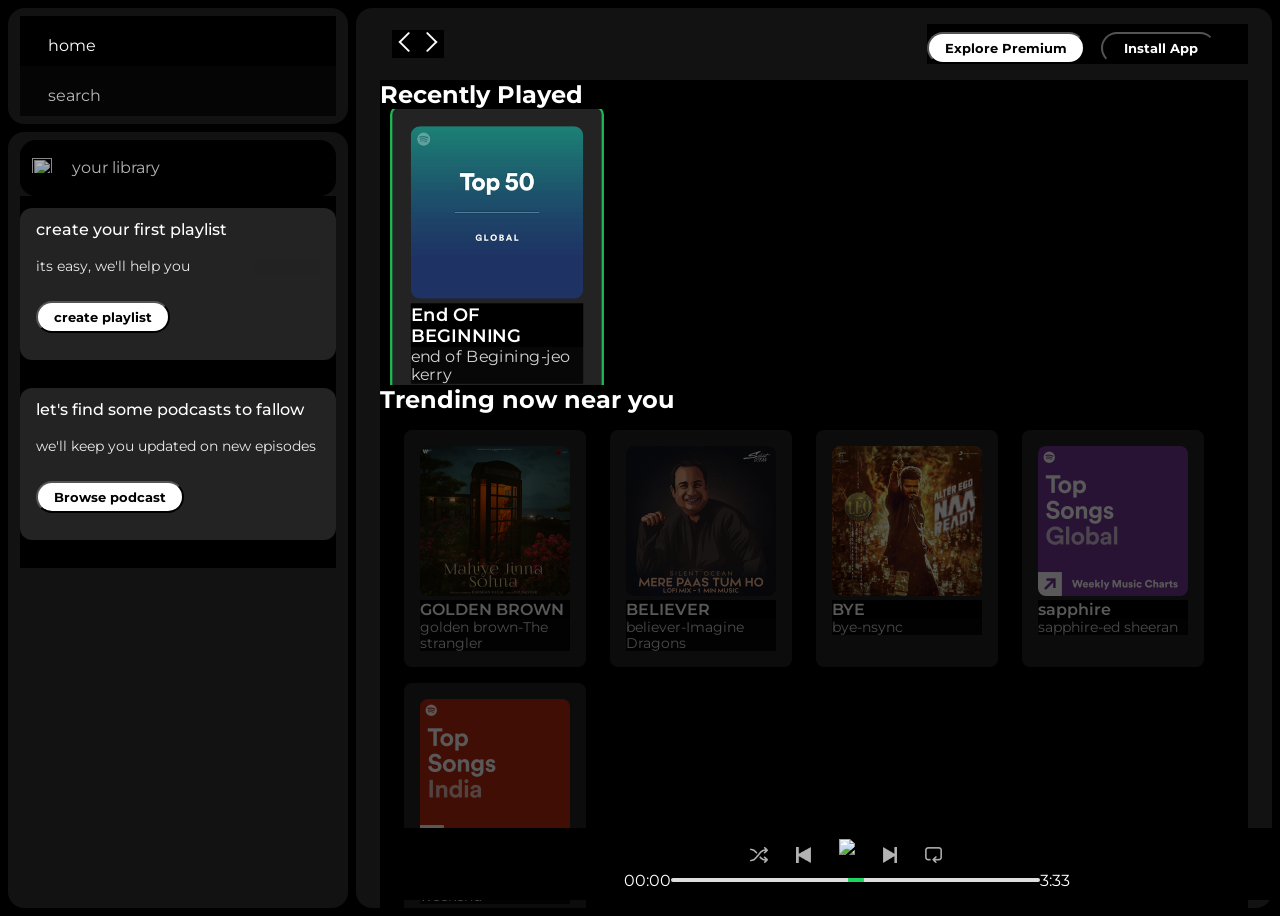
==== index.html @ 82a46deb "commit" ====
<!DOCTYPE html>
<html lang="en">
<head>
    <meta charset="UTF-8">
    <meta name="viewport" content="width=device-width, initial-scale=1.0">
    <title>tunexa - web player: Music for everyone</title>
    <link rel="stylesheet" href="https://cdnjs.cloudflare.com/ajax/libs/font-awesome/7.3.0/css/all.min.css" integrity="sha512-ApSLB1Pd3/bZN8fWB/RG9YhN/7bd9Hkf3AGaE2mPfebjrxagjuBtx2GcgdqIlJkUzwylBo61r9Xa9NmgBI0swA==" crossorigin="anonymous" referrerpolicy="no-referrer" />
    <link rel="icon" type="image/png" href="/logo4.png?v=3">
    <link rel="preconnect" href="https://fonts.googleapis.com">
    <link rel="preconnect" href="https://fonts.gstatic.com" crossorigin>
    <link href="https://fonts.googleapis.com/css2?family=Montserrat:ital,wght@0,100..900;1,100..900&display=swap" rel="stylesheet">
    <link rel="stylesheet" href="spotify.css">
</head>
<body>
    <div class="main">
    <div class="sidebar">
        <div class="nav">
            <div class="nav-option" style="opacity:1">
                <i class="fa-solid fa-house"></i>
                <a href="#">home</a>
            </div>
       <div class="nav-option">
            <i class="fa-solid fa-magnifying-glass"></i>
            <a href="#">search</a> 
       </div>
    </div>
    <div class="library">
      <div class="option">
        <div class="library-option nav-option" >
            <img src="library_icon.png">
            <a href="#">your library</a>
        </div>
        <div class="icons">
            <i class="fa-solid fa-plus"></i>
            <i class="fa-solid fa-arrow-right"></i>
        </div>
    </div>
       <div class="lib-box">
        <div class="box">
            <p class="box-p1">create your first playlist</p><br>
            <p class="box-p2">its easy, we'll help you</p><br>
            <button class="badge">create playlist</button>
            </div>
         <div class="box">
            <p class="box-p1">let's find some podcasts to fallow</p><br>
            <p class="box-p2">we'll keep you updated on new episodes </p><br>
            <button class="badge">Browse podcast</button>
            </div>
        </div>
    </div>
 </div>
    <div class="main-content">
        <div class="sticky-nav">
            <div class="sticky-nav-icons">
                 <img src="backward_icon.png">
                 <img src="forward_icon.png" class="hide">
            </div>
            <div class="sticky-nav-options">
                <button class="badge nav-item hide" >Explore Premium</button>
                <button class="badge nav-item dark-badge"><i class="fa-sharp fa-regular fa-circle-down" style="margin-right: 5px;"></i>Install App</button>
                <i class="fa-regular fa-user nav-item"></i>
            </div> 
           </div>
           <div class="cards">
              <h2>Recently Played</h2>
              <div class="cards-container">
                <div class="card">
                    <img src="card1img.jpeg" class="card-img">
                    <p class="card-title">End OF BEGINNING</p>
                    <p class="card-info">end of Begining-jeo kerry</p>
              </div>
            </div>
    
              <h2>Trending now near you</h2>
              <div class="cards-container">
                <div class="card">
                    <img src="card2img.jpeg" class="card-img">
                    <p class="card-title">GOLDEN BROWN</p>
                    <p class="card-info">golden brown-The strangler</p>
              </div>
              <div class="card">
                    <img src="card3img.jpeg" class="card-img">
                    <p class="card-title">BELIEVER</p>
                    <p class="card-info">believer-Imagine Dragons</p>
              </div>
              <div class="card">
                    <img src="card4img.jpeg" class="card-img">
                    <p class="card-title">BYE</p>
                    <p class="card-info">bye-nsync</p>
              </div>
             <div class="card">
                    <img src="card5img.jpeg" class="card-img">
                    <p class="card-title">sapphire</p>
                    <p class="card-info">sapphire-ed sheeran</p>
              </div>
             <div class="card">
                    <img src="card6img.jpeg" class="card-img">
                    <p class="card-title">BLINDING LIGHT</p>
                    <p class="card-info">blinding light-weekend</p>
              </div>
              </div>
              <h2>Featured class</h2>
              <div class="cards-container">
                <div class="card">
                    <img src="card7img.jpeg" class="card-img">
                    <p class="card-title">End OF BEGINNING</p>
                    <p class="card-info">end of Begining-jeo kerry</p>
              </div>
              <div class="card">
                    <img src="card8img.jpeg" class="card-img">
                    <p class="card-title">GOLDEN BROWN</p>
                    <p class="card-info">golden brown-The strangler</p>
              </div>
              <div class="card">
                    <img src="card9img.jpeg" class="card-img">
                    <p class="card-title">BELIEVER</p>
                    <p class="card-info">believer-Imagine Dragons</p>
              </div>
              <div class="card">
                    <img src="card10img.jpeg" class="card-img">
                    <p class="card-title">BYE</p>
                    <p class="card-info">bye-nsync</p>
              </div>
              <div class="card">
                    <img src="card11img.jpeg" class="card-img">
                    <p class="card-title">sapphire</p>
                    <p class="card-info">sapphire-ed sheeran</p>
              </div>
        </div>
         <h2>Chill</h2>
              <div class="cards-container">
                    <div class="card">
                    <img src="card12img.jpeg" class="card-img">
                    <p class="card-title">BLINDING LIGHT</p>
                    <p class="card-info">blinding light-weekend</p>
              </div>
              <div class="card">
                    <img src="card13img.jpeg" class="card-img">
                    <p class="card-title">End OF BEGINNING</p>
                    <p class="card-info">end of Begining-jeo kerry</p>
              </div>
              <div class="card">
                    <img src="card14img.jpeg" class="card-img">
                    <p class="card-title">GOLDEN BROWN</p>
                    <p class="card-info">golden brown-The strangler</p>
              </div>
              </div>
               <h2>Recent</h2>
              <div class="cards-container">
              <div class="card">
                    <img src="card15img.jpeg" class="card-img">
                    <p class="card-title">BELIEVER</p>
                    <p class="card-info">eliever-Imagine Dragon</p>
              </div>
              <div class="card">
                    <img src="card16img.jpeg" class="card-img">
                    <p class="card-title">BYE</p>
                    <p class="card-info">bye-nsync</p>
              </div>
              <div class="card">
                    <img src="card17img.jpeg" class="card-img">
                    <p class="card-title">sapphire</p>
                    <p class="card-info">sapphire-ed sheeran</p>
              </div>
              <div class="card">
                    <img src="card18img.jpeg" class="card-img">
                    <p class="card-title">BLINDING LIGHT</p>
                    <p class="card-info">blinding light-weekend</p>
              </div>
              </div>

        <div class="footer">
             <div class="line">
             </div>
        </div>
    </div>
    <div class="music-player">
        <div class="album"></div>
        <div class="player">
            <div class="player-controls">
                  <img src="player_icon1.png" class="player-control-icon">
                  <img src="player_icon2.png" class="player-control-icon">
                  <img src="player icon3.png" class="player-control-icon" style="opacity: 1; height: 2rem">
                  <img src="player_icon4.png" class="player-control-icon">
                  <img src="player_icon5.png" class="player-control-icon">
            </div>
            <div class="playback-bar">
                  <span class="curr-time">00:00</span>
                  <input type="range" class="progress-bar" min="0" max="100" step="1"></input>
                  <span class="total-time">3:33</span>
            </div>
        </div>
        <div class="controls"></div>
    </div> 
</div>
<script src="script.js"></script>
</body>
</html>
---- spotify.css ----
*{
    font-family: 'montserrat', sans-serif;
    color:#fff;
    overflow:hidden;
    margin: 0;
    background-color: #000;
}
.main {
    display:flex;
    height:100vh;
    padding: 0.5rem;
}
.sidebar {
    background-color: black;
    width: 340px;
    border-radius: 1rem;
    margin-right: 0.5rem;
}
.main-content {
   background-color: #121212;
   flex: 1;
   border-radius: 1rem;
   overflow: auto;
   padding:0 1.5rem 0 1.5rem;
}
.music-player {
    background-color: black;
    position: fixed;
    bottom: 0px;
    width: 100%;
    height: 72px;
}
a {
    text-decoration:none;
    color: #fff;
}
.nav {
    background-color: #121212;
    border-radius: 1rem;
    display: flex;
    flex-direction: column;
    justify-content:center;
    height:100px;
    padding: 0.5rem 0.75rem;
}
.nav-option {
    line-height: 2.5rem;
    padding: 0.5rem 0.75rem;
    opacity: 0.7;
}
.nav-option:hover {
    opacity: 1;
}
.nav-option i {
    font-size: 1.25rem;
}
.nav-option a {
    font-size: 1rem;
    margin-left: 1rem;
}
.library {
    background-color: #121212;
    height: 100%; 
    margin-top: 0.5rem;
    padding: 0.5rem 0.75rem;
    border-radius: 1rem;
}
.option {
    display: flex;
    justify-content: space-between;
    align-items: center;
    border-radius: 1rem;
}
.library-option img {
    height: 1.25rem;
    width: 1.25rem;
}
.icons {
    font-size: 1.25rem;
    display: flex;
}
.icons i {
    margin-right: 1rem;
    opacity: 0.7;
}
.icons i:hover {
    opacity: 1;
}

.box {
    background-color: #232323;
    height: 8rem;
    border-radius: 0.75rem;
    margin: 0.75rem 0 1.75rem 0;
    padding: 0.75rem 1rem; 
}
.box-p1 {
    font-size: 1rem;
    font-weight: 500;
    background-color: #232323;
}
.box-p2 {
    font-size: 0.85rem;
    opacity:  0.9;
    background-color: #232323;
}
.badge {
    background-color: #fff;
    color: black;
    border-radius: 100px;
    padding: 0.25rem 1rem;
    font-weight: 700;
    margin-top: 0.5rem;
    height: 2rem;
    width: fit-content;
}
.dark-badge {
    background-color: #000;
    color: #fff;
}


.sticky-nav {
    position: sticky;
    top: 0;
    background-color:#121212;
    display: flex;
    justify-content: space-between;
    align-items: center;
    padding: 1rem 0 1rem 0;
    z-index: 10;
}

.sticky-nav-icons {
    margin-left: 0.75rem;
}
.sticky-nav-options {
    display: flex;
    justify-content: center;
    align-items: center;
}
.nav-item {
    margin-right: 1rem;

}

@media (max-width: 1000px) {
    .hide {
        display: none;
    }
} 
.card {
    background-color: #232323;
    width: 150px;
    border-radius: 0.5rem;
    padding: 1rem;
    margin-left: 1.5rem;
    margin-top: 1rem;
}
.cards-container {
    display: flex;
    flex-wrap: wrap;
}
.card-img {
    width: 100%;
    border-radius: 0.5rem;
}
.card-title{
    font-weight: 600;
}
.card-info {
    font-size: 0.85rem;
    opacity: 0.8;
}
.footer {
    height: 300px;
    display: flex;
    align-items: center;
    justify-content: center;
}
.line {
    width: 90%;
    height: 50%;
    border-top: 1px solid white;
    opacity: 0.4;
}
.music-player {
    display: flex;
    justify-content: space-between;
    align-items: center;
}
.player {
    width: 50%; 
}
.controls {
    width: 25%;
}
.player-controls {
    display: flex;
    justify-content: center;
    align-items: center;
}
.player-control-icon {
    height: 1rem;
    margin-right: 1.75rem;
    opacity: 0.7;
}
.player-control-icon:hover{
    opacity: 1;
}
.playback-bar {
    display: flex;
    justify-content: center;
    align-items: center;
    margin-right: 1.6rem;
}
.progress-bar {
    appearance: none;
    background-color: transparent;
    cursor: pointer;
    width: 60%;
}
.progress-bar::-webkit-slider-runnable-track {
    background-color: #ddd;
    border-radius: 100px;
    height: 0.2rem;
}
.progress-bar::-webkit-slider-thumb {
    appearance: none;
    height: 1rem;
    width: 1rem;
    background-color: #1bd760;
    border-radius: 50%;
    margin-top: -6px;
}
.card {
    transition: transform 0.35s ease, box-shadow 0.35s ease;
    transform-origin: center;
    position: relative;
}
.card.playing {
    transform: scale(1.15);
    z-index: 10;
    box-shadow: 0 15px 40px rgba(0, 0, 0, 0.6);
    border: 2px solid #1DB954;
}
.card.dimmed {
    opacity: 0.5;
    filter: brightness(0.7);
}
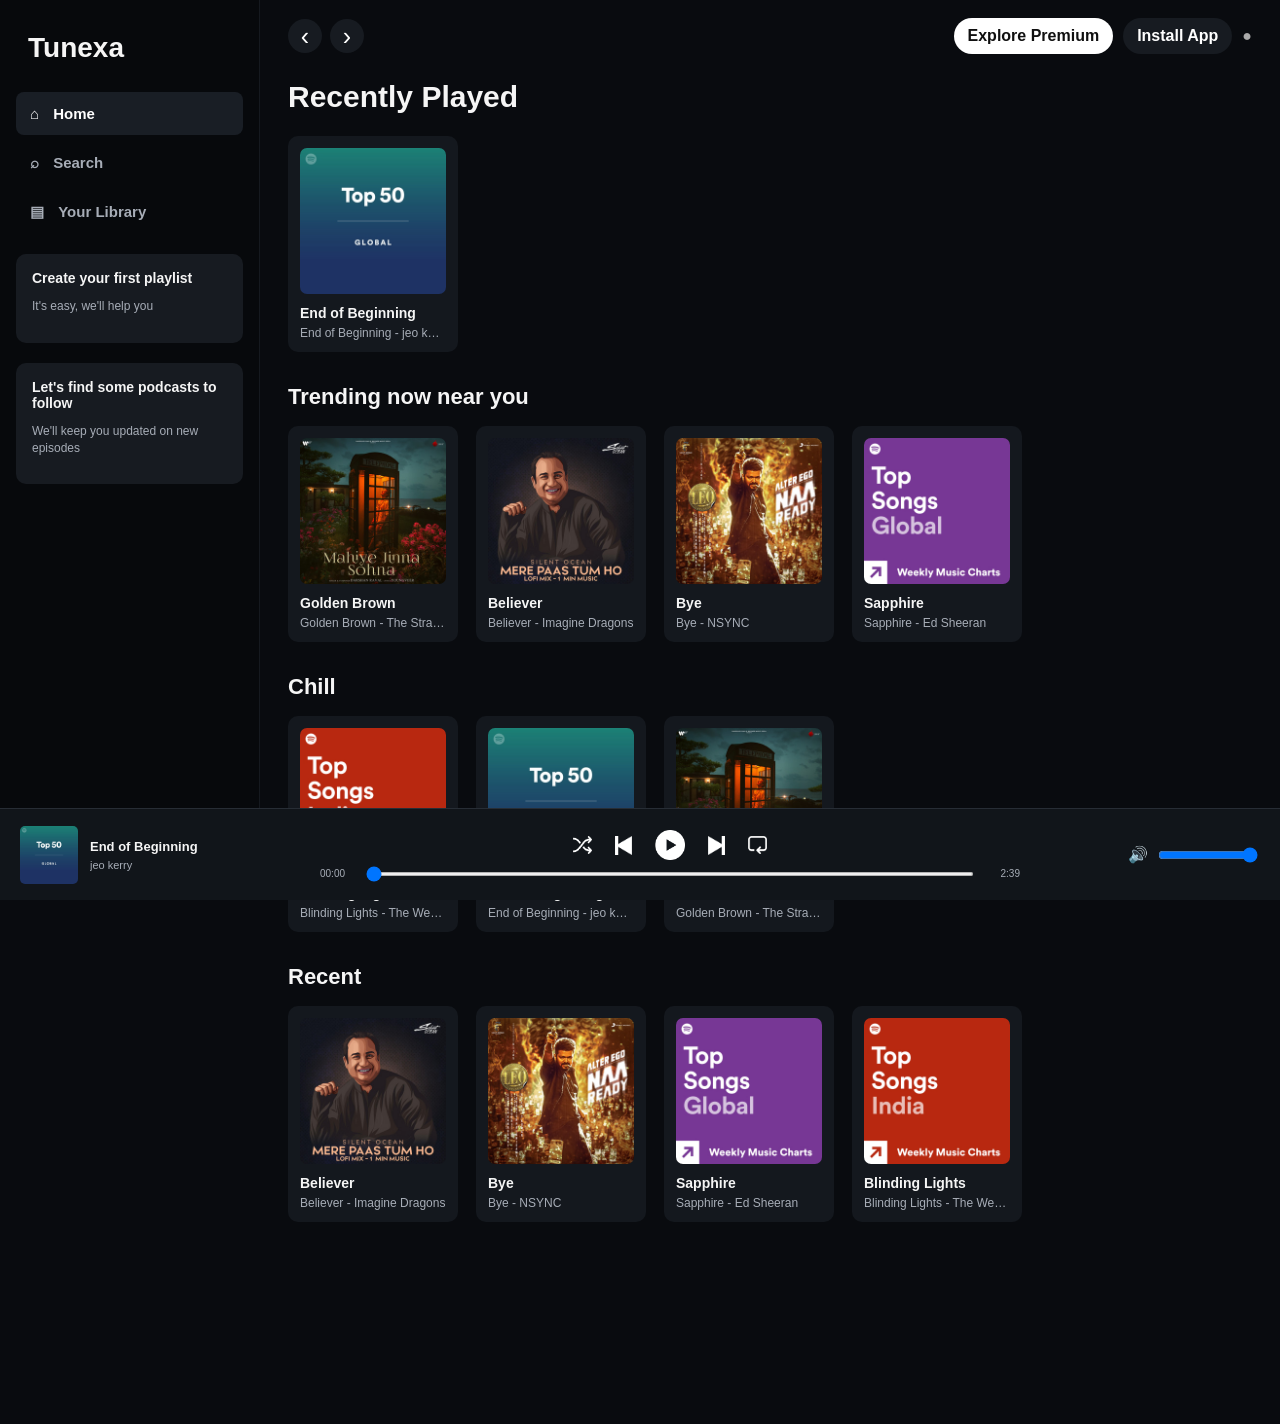
==== commit 0a034f66: "commit" ====
--- a/index.html
+++ b/index.html
@@ -1,198 +1,187 @@
 <!DOCTYPE html>
 <html lang="en">
 <head>
-    <meta charset="UTF-8">
-    <meta name="viewport" content="width=device-width, initial-scale=1.0">
-    <title>tunexa - web player: Music for everyone</title>
-    <link rel="stylesheet" href="https://cdnjs.cloudflare.com/ajax/libs/font-awesome/7.3.0/css/all.min.css" integrity="sha512-ApSLB1Pd3/bZN8fWB/RG9YhN/7bd9Hkf3AGaE2mPfebjrxagjuBtx2GcgdqIlJkUzwylBo61r9Xa9NmgBI0swA==" crossorigin="anonymous" referrerpolicy="no-referrer" />
-    <link rel="icon" type="image/png" href="/logo4.png?v=3">
-    <link rel="preconnect" href="https://fonts.googleapis.com">
-    <link rel="preconnect" href="https://fonts.gstatic.com" crossorigin>
-    <link href="https://fonts.googleapis.com/css2?family=Montserrat:ital,wght@0,100..900;1,100..900&display=swap" rel="stylesheet">
-    <link rel="stylesheet" href="spotify.css">
+  <meta charset="UTF-8">
+  <meta name="viewport" content="width=device-width, initial-scale=1.0">
+  <title>Tunexa - Music Player</title>
+  <link rel="stylesheet" href="spotify.css">
 </head>
 <body>
-    <div class="main">
-    <div class="sidebar">
-        <div class="nav">
-            <div class="nav-option" style="opacity:1">
-                <i class="fa-solid fa-house"></i>
-                <a href="#">home</a>
-            </div>
-       <div class="nav-option">
-            <i class="fa-solid fa-magnifying-glass"></i>
-            <a href="#">search</a> 
-       </div>
+
+  <div class="app">
+    <aside class="sidebar">
+      <div class="brand">Tunexa</div>
+
+      <nav class="main-nav">
+        <button class="nav-item active" id="nav-home">⌂ <span>Home</span></button>
+        <button class="nav-item" id="nav-search">⌕ <span>Search</span></button>
+        <button class="nav-item" id="nav-library">▤ <span>Your Library</span></button>
+      </nav>
+
+      <div class="sidebar-card">
+        <h3>Create your first playlist</h3>
+        <p>It's easy, we'll help you</p>
+      </div>
+
+      <div class="sidebar-card">
+        <h3>Let's find some podcasts to follow</h3>
+        <p>We'll keep you updated on new episodes</p>
+      </div>
+    </aside>
+
+    <main class="content">
+      <header class="topbar">
+        <div class="history">
+          <button id="back-btn">‹</button>
+          <button id="forward-btn">›</button>
+        </div>
+        <div class="top-actions">
+          <button class="premium">Explore Premium</button>
+          <button class="install">Install App</button>
+          <span class="profile">●</span>
+        </div>
+      </header>
+
+      <section id="home-section">
+        <h1>Recently Played</h1>
+        <div class="cards-container" id="recent-cards">
+          <div class="card" data-song="0">
+            <img src="card1img.jpeg" class="card-img">
+            <p class="card-title">End of Beginning</p>
+            <p class="card-info">End of Beginning - jeo kerry</p>
+          </div>
+        </div>
+
+        <h2>Trending now near you</h2>
+        <div class="cards-container">
+          <div class="card" data-song="1">
+            <img src="card2img.jpeg" class="card-img">
+            <p class="card-title">Golden Brown</p>
+            <p class="card-info">Golden Brown - The Stranglers</p>
+          </div>
+
+          <div class="card" data-song="2">
+            <img src="card3img.jpeg" class="card-img">
+            <p class="card-title">Believer</p>
+            <p class="card-info">Believer - Imagine Dragons</p>
+          </div>
+
+          <div class="card" data-song="3">
+            <img src="card4img.jpeg" class="card-img">
+            <p class="card-title">Bye</p>
+            <p class="card-info">Bye - NSYNC</p>
+          </div>
+
+          <div class="card" data-song="4">
+            <img src="card5img.jpeg" class="card-img">
+            <p class="card-title">Sapphire</p>
+            <p class="card-info">Sapphire - Ed Sheeran</p>
+          </div>
+        </div>
+
+        <h2>Chill</h2>
+        <div class="cards-container">
+          <div class="card" data-song="5">
+            <img src="card12img.jpeg" class="card-img">
+            <p class="card-title">Blinding Lights</p>
+            <p class="card-info">Blinding Lights - The Weeknd</p>
+          </div>
+
+          <div class="card" data-song="0">
+            <img src="card13img.jpeg" class="card-img">
+            <p class="card-title">End of Beginning</p>
+            <p class="card-info">End of Beginning - jeo kerry</p>
+          </div>
+
+          <div class="card" data-song="1">
+            <img src="card14img.jpeg" class="card-img">
+            <p class="card-title">Golden Brown</p>
+            <p class="card-info">Golden Brown - The Stranglers</p>
+          </div>
+        </div>
+
+        <h2>Recent</h2>
+        <div class="cards-container">
+          <div class="card" data-song="2">
+            <img src="card15img.jpeg" class="card-img">
+            <p class="card-title">Believer</p>
+            <p class="card-info">Believer - Imagine Dragons</p>
+          </div>
+
+          <div class="card" data-song="3">
+            <img src="card16img.jpeg" class="card-img">
+            <p class="card-title">Bye</p>
+            <p class="card-info">Bye - NSYNC</p>
+          </div>
+
+          <div class="card" data-song="4">
+            <img src="card17img.jpeg" class="card-img">
+            <p class="card-title">Sapphire</p>
+            <p class="card-info">Sapphire - Ed Sheeran</p>
+          </div>
+
+          <div class="card" data-song="5">
+            <img src="card18img.jpeg" class="card-img">
+            <p class="card-title">Blinding Lights</p>
+            <p class="card-info">Blinding Lights - The Weeknd</p>
+          </div>
+        </div>
+      </section>
+
+      <section id="search-section" class="hidden">
+        <h1>Search</h1>
+        <input id="search-input" class="search-input" type="text" placeholder="What do you want to play?">
+        <div id="search-results" class="cards-container"></div>
+      </section>
+
+      <section id="library-section" class="hidden">
+        <h1>Your Library</h1>
+        <p class="empty-text">Your liked songs and playlists will appear here.</p>
+      </section>
+    </main>
+  </div>
+
+  <div class="music-player">
+    <div class="now-playing">
+      <div class="album" id="album-art"></div>
+      <div>
+        <p class="np-title" id="np-title">Select a song</p>
+        <p class="np-artist" id="np-artist">Tunexa</p>
+      </div>
     </div>
-    <div class="library">
-      <div class="option">
-        <div class="library-option nav-option" >
-            <img src="library_icon.png">
-            <a href="#">your library</a>
-        </div>
-        <div class="icons">
-            <i class="fa-solid fa-plus"></i>
-            <i class="fa-solid fa-arrow-right"></i>
-        </div>
+
+    <div class="player">
+      <div class="player-controls">
+        <img src="player_icon1.png" class="player-control-icon" id="shuffle-icon" title="Shuffle">
+        <img src="player_icon2.png" class="player-control-icon" id="prev-icon" title="Previous">
+        <img src="player_icon3.png" class="player-control-icon play-icon" id="play-icon" title="Play/Pause">
+        <img src="player_icon4.png" class="player-control-icon" id="next-icon" title="Next">
+        <img src="player_icon5.png" class="player-control-icon" id="repeat-icon" title="Repeat">
+      </div>
+
+      <div class="playback-bar">
+        <span class="curr-time" id="curr-time">00:00</span>
+        <input type="range" class="progress-bar" id="progress-bar" min="0" max="100" value="0">
+        <span class="total-time" id="total-time">00:00</span>
+      </div>
     </div>
-       <div class="lib-box">
-        <div class="box">
-            <p class="box-p1">create your first playlist</p><br>
-            <p class="box-p2">its easy, we'll help you</p><br>
-            <button class="badge">create playlist</button>
-            </div>
-         <div class="box">
-            <p class="box-p1">let's find some podcasts to fallow</p><br>
-            <p class="box-p2">we'll keep you updated on new episodes </p><br>
-            <button class="badge">Browse podcast</button>
-            </div>
-        </div>
+
+    <div class="volume">
+      <span>🔊</span>
+      <input type="range" id="volume-bar" min="0" max="1" step="0.01" value="1">
     </div>
- </div>
-    <div class="main-content">
-        <div class="sticky-nav">
-            <div class="sticky-nav-icons">
-                 <img src="backward_icon.png">
-                 <img src="forward_icon.png" class="hide">
-            </div>
-            <div class="sticky-nav-options">
-                <button class="badge nav-item hide" >Explore Premium</button>
-                <button class="badge nav-item dark-badge"><i class="fa-sharp fa-regular fa-circle-down" style="margin-right: 5px;"></i>Install App</button>
-                <i class="fa-regular fa-user nav-item"></i>
-            </div> 
-           </div>
-           <div class="cards">
-              <h2>Recently Played</h2>
-              <div class="cards-container">
-                <div class="card">
-                    <img src="card1img.jpeg" class="card-img">
-                    <p class="card-title">End OF BEGINNING</p>
-                    <p class="card-info">end of Begining-jeo kerry</p>
-              </div>
-            </div>
-    
-              <h2>Trending now near you</h2>
-              <div class="cards-container">
-                <div class="card">
-                    <img src="card2img.jpeg" class="card-img">
-                    <p class="card-title">GOLDEN BROWN</p>
-                    <p class="card-info">golden brown-The strangler</p>
-              </div>
-              <div class="card">
-                    <img src="card3img.jpeg" class="card-img">
-                    <p class="card-title">BELIEVER</p>
-                    <p class="card-info">believer-Imagine Dragons</p>
-              </div>
-              <div class="card">
-                    <img src="card4img.jpeg" class="card-img">
-                    <p class="card-title">BYE</p>
-                    <p class="card-info">bye-nsync</p>
-              </div>
-             <div class="card">
-                    <img src="card5img.jpeg" class="card-img">
-                    <p class="card-title">sapphire</p>
-                    <p class="card-info">sapphire-ed sheeran</p>
-              </div>
-             <div class="card">
-                    <img src="card6img.jpeg" class="card-img">
-                    <p class="card-title">BLINDING LIGHT</p>
-                    <p class="card-info">blinding light-weekend</p>
-              </div>
-              </div>
-              <h2>Featured class</h2>
-              <div class="cards-container">
-                <div class="card">
-                    <img src="card7img.jpeg" class="card-img">
-                    <p class="card-title">End OF BEGINNING</p>
-                    <p class="card-info">end of Begining-jeo kerry</p>
-              </div>
-              <div class="card">
-                    <img src="card8img.jpeg" class="card-img">
-                    <p class="card-title">GOLDEN BROWN</p>
-                    <p class="card-info">golden brown-The strangler</p>
-              </div>
-              <div class="card">
-                    <img src="card9img.jpeg" class="card-img">
-                    <p class="card-title">BELIEVER</p>
-                    <p class="card-info">believer-Imagine Dragons</p>
-              </div>
-              <div class="card">
-                    <img src="card10img.jpeg" class="card-img">
-                    <p class="card-title">BYE</p>
-                    <p class="card-info">bye-nsync</p>
-              </div>
-              <div class="card">
-                    <img src="card11img.jpeg" class="card-img">
-                    <p class="card-title">sapphire</p>
-                    <p class="card-info">sapphire-ed sheeran</p>
-              </div>
-        </div>
-         <h2>Chill</h2>
-              <div class="cards-container">
-                    <div class="card">
-                    <img src="card12img.jpeg" class="card-img">
-                    <p class="card-title">BLINDING LIGHT</p>
-                    <p class="card-info">blinding light-weekend</p>
-              </div>
-              <div class="card">
-                    <img src="card13img.jpeg" class="card-img">
-                    <p class="card-title">End OF BEGINNING</p>
-                    <p class="card-info">end of Begining-jeo kerry</p>
-              </div>
-              <div class="card">
-                    <img src="card14img.jpeg" class="card-img">
-                    <p class="card-title">GOLDEN BROWN</p>
-                    <p class="card-info">golden brown-The strangler</p>
-              </div>
-              </div>
-               <h2>Recent</h2>
-              <div class="cards-container">
-              <div class="card">
-                    <img src="card15img.jpeg" class="card-img">
-                    <p class="card-title">BELIEVER</p>
-                    <p class="card-info">eliever-Imagine Dragon</p>
-              </div>
-              <div class="card">
-                    <img src="card16img.jpeg" class="card-img">
-                    <p class="card-title">BYE</p>
-                    <p class="card-info">bye-nsync</p>
-              </div>
-              <div class="card">
-                    <img src="card17img.jpeg" class="card-img">
-                    <p class="card-title">sapphire</p>
-                    <p class="card-info">sapphire-ed sheeran</p>
-              </div>
-              <div class="card">
-                    <img src="card18img.jpeg" class="card-img">
-                    <p class="card-title">BLINDING LIGHT</p>
-                    <p class="card-info">blinding light-weekend</p>
-              </div>
-              </div>
+  </div>
 
-        <div class="footer">
-             <div class="line">
-             </div>
-        </div>
+  <div id="modal-overlay" class="modal-overlay hidden">
+    <div class="modal">
+      <button id="modal-close" class="modal-close">×</button>
+      <h2 id="modal-title">Tunexa</h2>
+      <p id="modal-message">Coming soon.</p>
     </div>
-    <div class="music-player">
-        <div class="album"></div>
-        <div class="player">
-            <div class="player-controls">
-                  <img src="player_icon1.png" class="player-control-icon">
-                  <img src="player_icon2.png" class="player-control-icon">
-                  <img src="player icon3.png" class="player-control-icon" style="opacity: 1; height: 2rem">
-                  <img src="player_icon4.png" class="player-control-icon">
-                  <img src="player_icon5.png" class="player-control-icon">
-            </div>
-            <div class="playback-bar">
-                  <span class="curr-time">00:00</span>
-                  <input type="range" class="progress-bar" min="0" max="100" step="1"></input>
-                  <span class="total-time">3:33</span>
-            </div>
-        </div>
-        <div class="controls"></div>
-    </div> 
-</div>
-<script src="script.js"></script>
+  </div>
+
+  <div id="toast" class="toast"></div>
+
+  <script src="script.js"></script>
 </body>
-</html>+</html>
--- a/spotify.css
+++ b/spotify.css
@@ -1,250 +1,437 @@
-*{
-    font-family: 'montserrat', sans-serif;
-    color:#fff;
-    overflow:hidden;
-    margin: 0;
-    background-color: #000;
-}
-.main {
-    display:flex;
-    height:100vh;
-    padding: 0.5rem;
-}
+* {
+  box-sizing: border-box;
+}
+
+:root {
+  --bg: #090b0f;
+  --panel: #11151b;
+  --panel2: #181d24;
+  --text: #f5f5f5;
+  --muted: #a7adb7;
+  --border: #272d35;
+  --accent: #1ed760;
+}
+
+body {
+  margin: 0;
+  background: var(--bg);
+  color: var(--text);
+  font-family: Arial, Helvetica, sans-serif;
+  min-height: 100vh;
+}
+
+button,
+input {
+  font: inherit;
+}
+
+button {
+  cursor: pointer;
+}
+
+.app {
+  display: flex;
+  min-height: calc(100vh - 92px);
+  padding-bottom: 92px;
+}
+
 .sidebar {
-    background-color: black;
-    width: 340px;
-    border-radius: 1rem;
-    margin-right: 0.5rem;
-}
-.main-content {
-   background-color: #121212;
-   flex: 1;
-   border-radius: 1rem;
-   overflow: auto;
-   padding:0 1.5rem 0 1.5rem;
-}
+  width: 260px;
+  background: #07090c;
+  padding: 24px 16px;
+  position: fixed;
+  left: 0;
+  top: 0;
+  bottom: 92px;
+  overflow-y: auto;
+  border-right: 1px solid #15191f;
+}
+
+.brand {
+  font-size: 28px;
+  font-weight: 800;
+  margin: 8px 12px 28px;
+}
+
+.main-nav {
+  display: flex;
+  flex-direction: column;
+  gap: 6px;
+}
+
+.nav-item {
+  border: 0;
+  background: transparent;
+  color: var(--muted);
+  text-align: left;
+  padding: 13px 14px;
+  border-radius: 8px;
+  font-size: 15px;
+  font-weight: 700;
+}
+
+.nav-item:hover,
+.nav-item.active {
+  background: #191e25;
+  color: white;
+}
+
+.nav-item span {
+  margin-left: 10px;
+}
+
+.sidebar-card {
+  background: #171b21;
+  border-radius: 10px;
+  padding: 16px;
+  margin-top: 20px;
+}
+
+.sidebar-card h3 {
+  font-size: 14px;
+  margin: 0 0 8px;
+}
+
+.sidebar-card p {
+  color: var(--muted);
+  font-size: 12px;
+  line-height: 1.4;
+}
+
+.pill-btn,
+.premium,
+.install {
+  border: 0;
+  border-radius: 999px;
+  padding: 9px 14px;
+  font-weight: 700;
+  background: white;
+  color: #101010;
+}
+
+.content {
+  margin-left: 260px;
+  width: calc(100% - 260px);
+  padding: 18px 28px 110px;
+  min-height: calc(100vh - 92px);
+  overflow-y: auto;
+}
+
+.topbar {
+  display: flex;
+  justify-content: space-between;
+  align-items: center;
+  margin-bottom: 26px;
+}
+
+.history {
+  display: flex;
+  gap: 8px;
+}
+
+.history button {
+  border: 0;
+  background: #171b21;
+  color: white;
+  border-radius: 50%;
+  width: 34px;
+  height: 34px;
+  font-size: 25px;
+}
+
+.top-actions {
+  display: flex;
+  gap: 10px;
+  align-items: center;
+}
+
+.install {
+  background: #171b21;
+  color: white;
+}
+
+.profile {
+  color: #aaa;
+}
+
+h1 {
+  font-size: 30px;
+  margin: 10px 0 22px;
+}
+
+h2 {
+  font-size: 22px;
+  margin: 32px 0 16px;
+}
+
+.cards-container {
+  display: flex;
+  gap: 18px;
+  flex-wrap: wrap;
+}
+
+.card {
+  width: 170px;
+  padding: 12px;
+  background: #14181e;
+  border-radius: 10px;
+  transition: .18s ease;
+  cursor: pointer;
+}
+
+.card:hover {
+  background: #20252d;
+  transform: translateY(-3px);
+}
+
+.card.playing {
+  outline: 2px solid var(--accent);
+}
+
+.card-img {
+  width: 100%;
+  aspect-ratio: 1;
+  object-fit: cover;
+  border-radius: 7px;
+  display: block;
+}
+
+.card-title {
+  font-weight: 700;
+  margin: 11px 0 5px;
+  font-size: 14px;
+}
+
+.card-info {
+  color: var(--muted);
+  margin: 0;
+  font-size: 12px;
+  white-space: nowrap;
+  overflow: hidden;
+  text-overflow: ellipsis;
+}
+
+.search-input {
+  width: min(700px, 100%);
+  background: white;
+  border: 0;
+  border-radius: 999px;
+  padding: 15px 20px;
+  outline: none;
+  margin-bottom: 24px;
+}
+
+.hidden {
+  display: none !important;
+}
+
+.empty-text {
+  color: var(--muted);
+}
+
 .music-player {
-    background-color: black;
-    position: fixed;
-    bottom: 0px;
+  height: 92px;
+  position: fixed;
+  z-index: 20;
+  bottom: 0;
+  left: 0;
+  right: 0;
+  background: #11151a;
+  border-top: 1px solid var(--border);
+  display: grid;
+  grid-template-columns: 280px 1fr 220px;
+  align-items: center;
+  padding: 10px 20px;
+}
+
+.now-playing {
+  display: flex;
+  align-items: center;
+  gap: 12px;
+  min-width: 0;
+}
+
+.album {
+  width: 58px;
+  height: 58px;
+  border-radius: 5px;
+  background: #252a31 center/cover no-repeat;
+  flex: 0 0 auto;
+}
+
+.np-title,
+.np-artist {
+  margin: 0;
+  overflow: hidden;
+  text-overflow: ellipsis;
+  white-space: nowrap;
+}
+
+.np-title {
+  font-weight: 700;
+  font-size: 13px;
+}
+
+.np-artist {
+  color: var(--muted);
+  font-size: 11px;
+  margin-top: 5px;
+}
+
+.player {
+  max-width: 700px;
+  width: 100%;
+  margin: auto;
+}
+
+.player-controls {
+  display: flex;
+  justify-content: center;
+  align-items: center;
+  gap: 22px;
+  margin-bottom: 8px;
+}
+
+.player-control-icon {
+  width: 19px;
+  height: 19px;
+  object-fit: contain;
+  cursor: pointer;
+  transition: .15s;
+}
+
+.player-control-icon:hover {
+  transform: scale(1.15);
+}
+
+.play-icon {
+  width: 30px;
+  height: 30px;
+}
+
+.playback-bar {
+  display: flex;
+  align-items: center;
+  gap: 9px;
+}
+
+.curr-time,
+.total-time {
+  color: var(--muted);
+  font-size: 10px;
+  width: 35px;
+}
+
+.total-time {
+  text-align: right;
+}
+
+.progress-bar {
+  flex: 1;
+  height: 4px;
+  cursor: pointer;
+}
+
+.volume {
+  display: flex;
+  justify-content: flex-end;
+  align-items: center;
+  gap: 8px;
+}
+
+#volume-bar {
+  width: 100px;
+}
+
+.modal-overlay {
+  position: fixed;
+  inset: 0;
+  background: rgba(0,0,0,.65);
+  display: flex;
+  align-items: center;
+  justify-content: center;
+  z-index: 50;
+}
+
+.modal {
+  width: min(420px, 90%);
+  background: #1b2027;
+  border-radius: 14px;
+  padding: 28px;
+  position: relative;
+}
+
+.modal-close {
+  position: absolute;
+  right: 15px;
+  top: 12px;
+  background: transparent;
+  border: 0;
+  color: white;
+  font-size: 26px;
+}
+
+.toast {
+  position: fixed;
+  left: 50%;
+  bottom: 105px;
+  transform: translateX(-50%) translateY(20px);
+  background: #252a31;
+  color: white;
+  padding: 10px 16px;
+  border-radius: 8px;
+  opacity: 0;
+  pointer-events: none;
+  transition: .2s;
+  z-index: 100;
+}
+
+.toast.show {
+  opacity: 1;
+  transform: translateX(-50%) translateY(0);
+}
+
+@media (max-width: 850px) {
+  .sidebar {
+    width: 190px;
+  }
+
+  .content {
+    margin-left: 190px;
+    width: calc(100% - 190px);
+    padding-left: 18px;
+    padding-right: 18px;
+  }
+
+  .music-player {
+    grid-template-columns: 220px 1fr;
+  }
+
+  .volume {
+    display: none;
+  }
+}
+
+@media (max-width: 650px) {
+  .sidebar {
+    display: none;
+  }
+
+  .content {
+    margin-left: 0;
     width: 100%;
-    height: 72px;
-}
-a {
-    text-decoration:none;
-    color: #fff;
-}
-.nav {
-    background-color: #121212;
-    border-radius: 1rem;
-    display: flex;
-    flex-direction: column;
-    justify-content:center;
-    height:100px;
-    padding: 0.5rem 0.75rem;
-}
-.nav-option {
-    line-height: 2.5rem;
-    padding: 0.5rem 0.75rem;
-    opacity: 0.7;
-}
-.nav-option:hover {
-    opacity: 1;
-}
-.nav-option i {
-    font-size: 1.25rem;
-}
-.nav-option a {
-    font-size: 1rem;
-    margin-left: 1rem;
-}
-.library {
-    background-color: #121212;
-    height: 100%; 
-    margin-top: 0.5rem;
-    padding: 0.5rem 0.75rem;
-    border-radius: 1rem;
-}
-.option {
-    display: flex;
-    justify-content: space-between;
-    align-items: center;
-    border-radius: 1rem;
-}
-.library-option img {
-    height: 1.25rem;
-    width: 1.25rem;
-}
-.icons {
-    font-size: 1.25rem;
-    display: flex;
-}
-.icons i {
-    margin-right: 1rem;
-    opacity: 0.7;
-}
-.icons i:hover {
-    opacity: 1;
-}
-
-.box {
-    background-color: #232323;
-    height: 8rem;
-    border-radius: 0.75rem;
-    margin: 0.75rem 0 1.75rem 0;
-    padding: 0.75rem 1rem; 
-}
-.box-p1 {
-    font-size: 1rem;
-    font-weight: 500;
-    background-color: #232323;
-}
-.box-p2 {
-    font-size: 0.85rem;
-    opacity:  0.9;
-    background-color: #232323;
-}
-.badge {
-    background-color: #fff;
-    color: black;
-    border-radius: 100px;
-    padding: 0.25rem 1rem;
-    font-weight: 700;
-    margin-top: 0.5rem;
-    height: 2rem;
-    width: fit-content;
-}
-.dark-badge {
-    background-color: #000;
-    color: #fff;
-}
-
-
-.sticky-nav {
-    position: sticky;
-    top: 0;
-    background-color:#121212;
-    display: flex;
-    justify-content: space-between;
-    align-items: center;
-    padding: 1rem 0 1rem 0;
-    z-index: 10;
-}
-
-.sticky-nav-icons {
-    margin-left: 0.75rem;
-}
-.sticky-nav-options {
-    display: flex;
-    justify-content: center;
-    align-items: center;
-}
-.nav-item {
-    margin-right: 1rem;
-
-}
-
-@media (max-width: 1000px) {
-    .hide {
-        display: none;
-    }
-} 
-.card {
-    background-color: #232323;
-    width: 150px;
-    border-radius: 0.5rem;
-    padding: 1rem;
-    margin-left: 1.5rem;
-    margin-top: 1rem;
-}
-.cards-container {
-    display: flex;
-    flex-wrap: wrap;
-}
-.card-img {
-    width: 100%;
-    border-radius: 0.5rem;
-}
-.card-title{
-    font-weight: 600;
-}
-.card-info {
-    font-size: 0.85rem;
-    opacity: 0.8;
-}
-.footer {
-    height: 300px;
-    display: flex;
-    align-items: center;
-    justify-content: center;
-}
-.line {
-    width: 90%;
-    height: 50%;
-    border-top: 1px solid white;
-    opacity: 0.4;
-}
-.music-player {
-    display: flex;
-    justify-content: space-between;
-    align-items: center;
-}
-.player {
-    width: 50%; 
-}
-.controls {
-    width: 25%;
-}
-.player-controls {
-    display: flex;
-    justify-content: center;
-    align-items: center;
-}
-.player-control-icon {
-    height: 1rem;
-    margin-right: 1.75rem;
-    opacity: 0.7;
-}
-.player-control-icon:hover{
-    opacity: 1;
-}
-.playback-bar {
-    display: flex;
-    justify-content: center;
-    align-items: center;
-    margin-right: 1.6rem;
-}
-.progress-bar {
-    appearance: none;
-    background-color: transparent;
-    cursor: pointer;
-    width: 60%;
-}
-.progress-bar::-webkit-slider-runnable-track {
-    background-color: #ddd;
-    border-radius: 100px;
-    height: 0.2rem;
-}
-.progress-bar::-webkit-slider-thumb {
-    appearance: none;
-    height: 1rem;
-    width: 1rem;
-    background-color: #1bd760;
-    border-radius: 50%;
-    margin-top: -6px;
-}
-.card {
-    transition: transform 0.35s ease, box-shadow 0.35s ease;
-    transform-origin: center;
-    position: relative;
-}
-.card.playing {
-    transform: scale(1.15);
-    z-index: 10;
-    box-shadow: 0 15px 40px rgba(0, 0, 0, 0.6);
-    border: 2px solid #1DB954;
-}
-.card.dimmed {
-    opacity: 0.5;
-    filter: brightness(0.7);
-}+  }
+
+  .music-player {
+    grid-template-columns: 1fr;
+    height: 115px;
+  }
+
+  .now-playing {
+    display: none;
+  }
+
+  .app {
+    padding-bottom: 115px;
+  }
+}
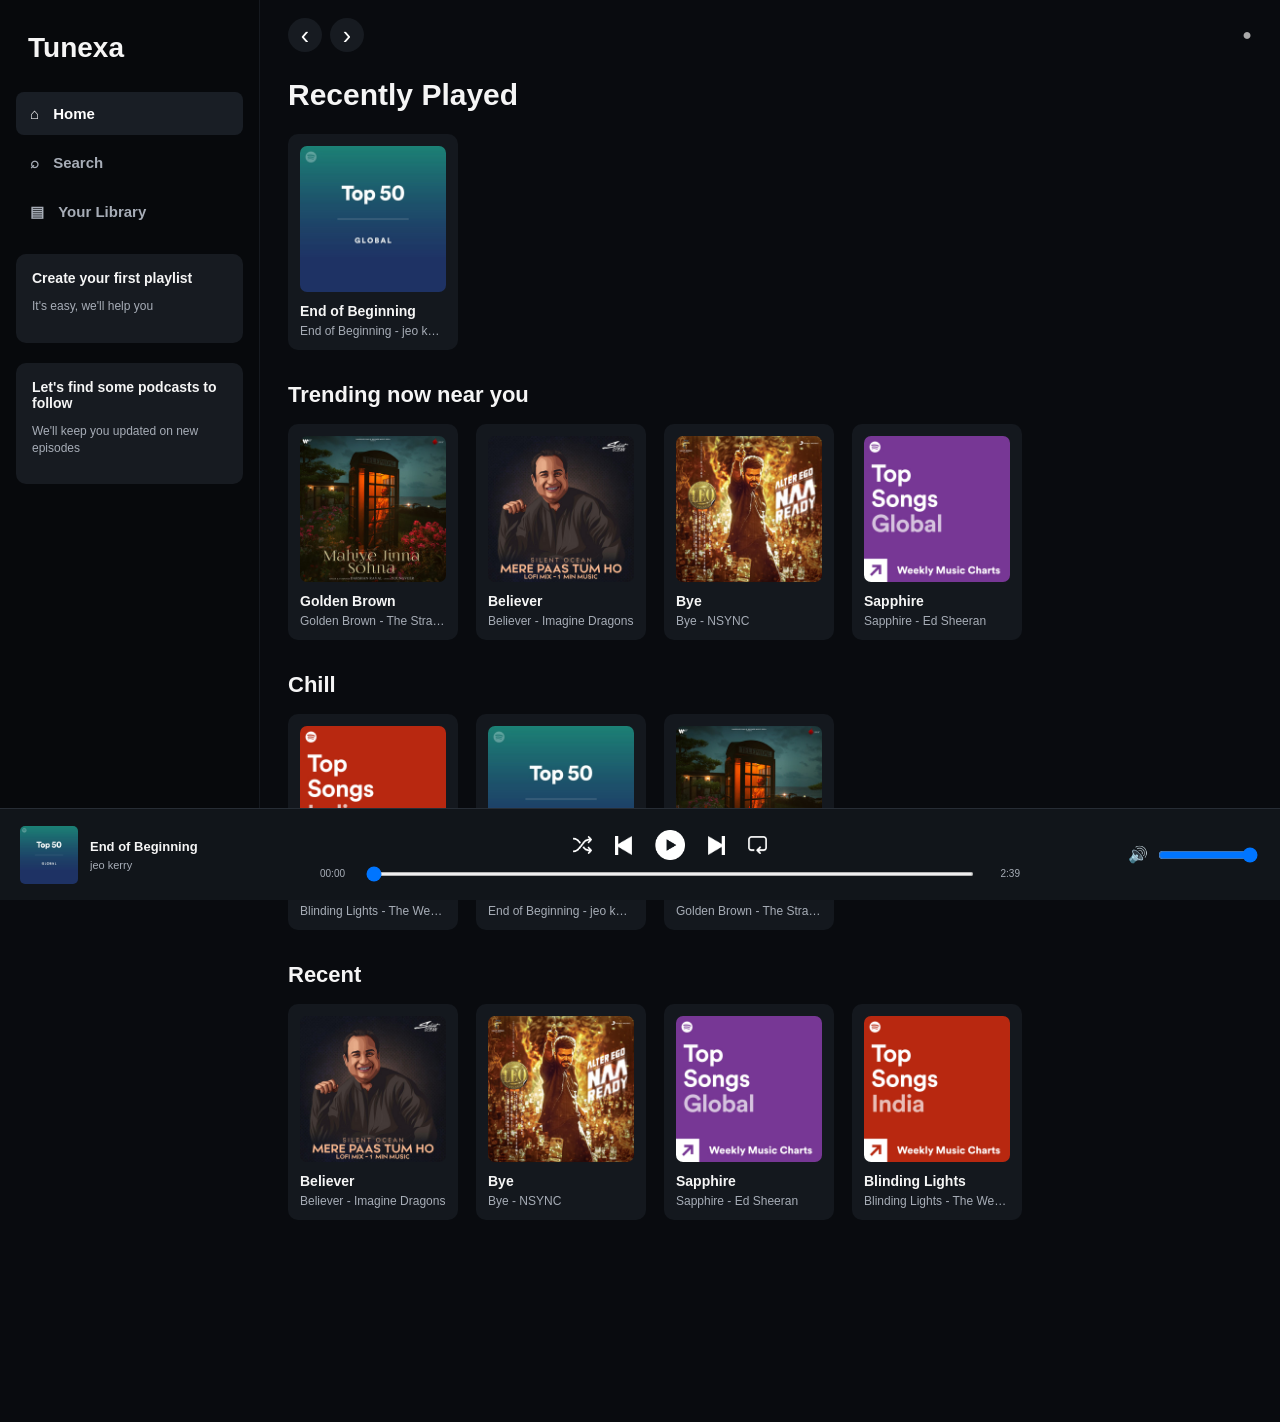
==== commit c7d24387: "commit" ====
--- a/index.html
+++ b/index.html
@@ -36,8 +36,6 @@
           <button id="forward-btn">›</button>
         </div>
         <div class="top-actions">
-          <button class="premium">Explore Premium</button>
-          <button class="install">Install App</button>
           <span class="profile">●</span>
         </div>
       </header>
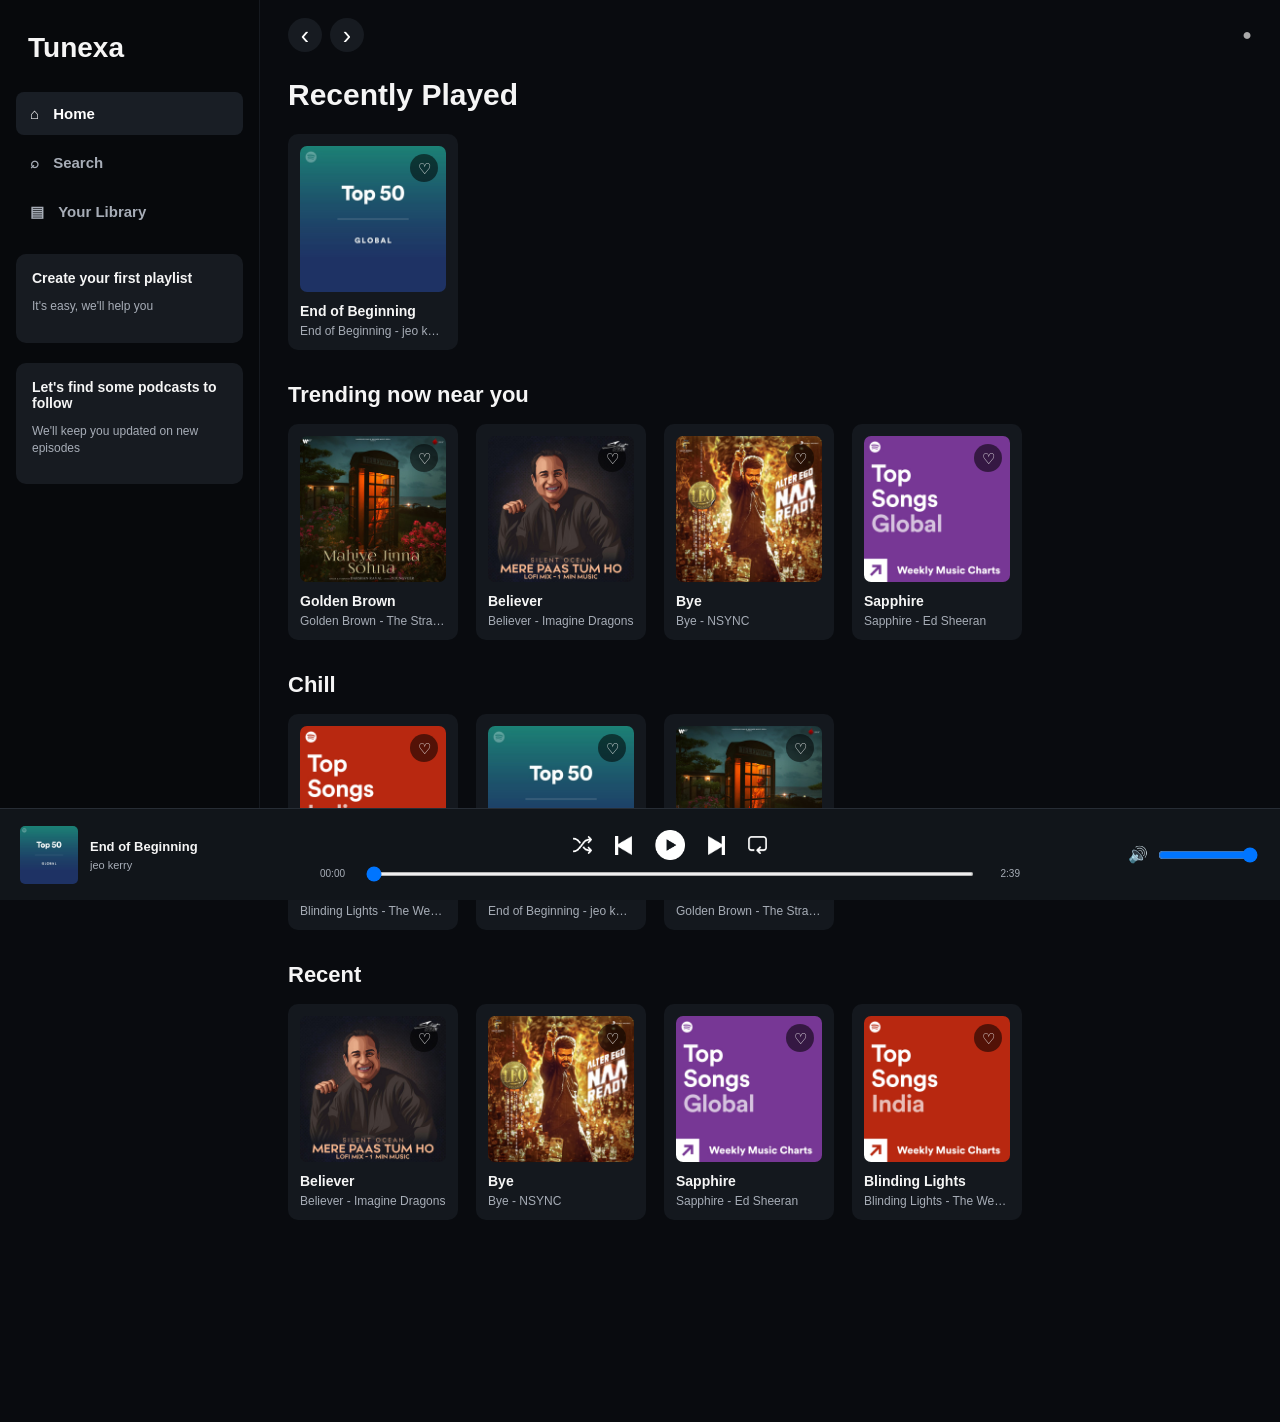
==== commit 1a992d92: "commit" ====
--- a/index.html
+++ b/index.html
@@ -134,7 +134,16 @@
 
       <section id="library-section" class="hidden">
         <h1>Your Library</h1>
-        <p class="empty-text">Your liked songs and playlists will appear here.</p>
+
+        <h2>Liked Songs</h2>
+        <div class="cards-container" id="liked-songs-container">
+          <p class="empty-text">Songs you like will appear here.</p>
+        </div>
+
+        <h2>Playlists</h2>
+        <div class="cards-container" id="playlists-container">
+          <p class="empty-text">Your playlists will appear here.</p>
+        </div>
       </section>
     </main>
   </div>
@@ -180,6 +189,30 @@
 
   <div id="toast" class="toast"></div>
 
+
+  <div id="playlist-modal-overlay" class="modal-overlay hidden">
+    <div class="playlist-modal">
+      <button id="playlist-modal-close" class="modal-close" type="button">×</button>
+
+      <h2>Create Playlist</h2>
+
+      <input
+        id="playlist-name-input"
+        class="playlist-name-input"
+        type="text"
+        placeholder="Playlist name"
+        maxlength="50"
+      >
+
+      <p class="playlist-select-label">Select songs</p>
+      <div id="playlist-song-picker" class="playlist-song-picker"></div>
+
+      <button id="playlist-modal-create" class="pill-btn playlist-create-btn" type="button">
+        Create Playlist
+      </button>
+    </div>
+  </div>
+
   <script src="script.js"></script>
 </body>
 </html>
--- a/spotify.css
+++ b/spotify.css
@@ -171,12 +171,110 @@
 }
 
 .card {
+  position: relative;
   width: 170px;
   padding: 12px;
   background: #14181e;
   border-radius: 10px;
   transition: .18s ease;
   cursor: pointer;
+}
+
+.like-btn {
+  position: absolute;
+  top: 20px;
+  right: 20px;
+  width: 28px;
+  height: 28px;
+  border: 0;
+  border-radius: 50%;
+  background: rgba(0, 0, 0, 0.55);
+  color: white;
+  font-size: 15px;
+  line-height: 1;
+  display: flex;
+  align-items: center;
+  justify-content: center;
+  z-index: 2;
+  transition: .15s;
+}
+
+.like-btn:hover {
+  transform: scale(1.15);
+}
+
+.like-btn.liked {
+  color: var(--accent);
+}
+
+.delete-playlist-btn {
+  position: absolute;
+  top: 20px;
+  left: 20px;
+  width: 26px;
+  height: 26px;
+  border: 0;
+  border-radius: 50%;
+  background: rgba(0, 0, 0, 0.55);
+  color: white;
+  font-size: 16px;
+  line-height: 1;
+  display: flex;
+  align-items: center;
+  justify-content: center;
+  z-index: 2;
+  transition: .15s;
+}
+
+.delete-playlist-btn:hover {
+  background: #e33;
+  transform: scale(1.1);
+}
+
+.add-playlist-card {
+  border: 1.5px dashed var(--border);
+  background: transparent;
+  text-align: left;
+  color: var(--text);
+}
+
+.add-playlist-card:hover {
+  background: #14181e;
+  border-color: var(--muted);
+}
+
+.add-playlist-icon {
+  display: flex;
+  align-items: center;
+  justify-content: center;
+  background: #171b21;
+  font-size: 30px;
+  color: var(--muted);
+}
+
+.add-playlist-card:hover .add-playlist-icon {
+  color: var(--accent);
+}
+
+.playlist-cover {
+  display: grid;
+  grid-template-columns: 1fr 1fr;
+  grid-template-rows: 1fr 1fr;
+  gap: 1px;
+  overflow: hidden;
+  background: #252a31;
+}
+
+.playlist-cover.single {
+  grid-template-columns: 1fr;
+  grid-template-rows: 1fr;
+}
+
+.playlist-cover img {
+  width: 100%;
+  height: 100%;
+  object-fit: cover;
+  display: block;
 }
 
 .card:hover {
@@ -435,3 +533,125 @@
     padding-bottom: 115px;
   }
 }
+
+
+/* =====================================================
+   TUNEXA - CREATE PLAYLIST MODAL
+   ===================================================== */
+
+.playlist-modal {
+  width: min(520px, 92%);
+  max-height: 82vh;
+  overflow: hidden;
+  background: #1b2027;
+  border-radius: 14px;
+  padding: 28px;
+  position: relative;
+  box-shadow: 0 20px 60px rgba(0, 0, 0, .45);
+}
+
+.playlist-modal h2 {
+  margin: 0 0 18px;
+}
+
+.playlist-name-input {
+  width: 100%;
+  padding: 13px 15px;
+  border: 1px solid var(--border);
+  border-radius: 8px;
+  background: #101319;
+  color: white;
+  outline: none;
+  margin-bottom: 18px;
+}
+
+.playlist-name-input:focus {
+  border-color: var(--accent);
+}
+
+.playlist-name-input::placeholder {
+  color: #858b95;
+}
+
+.playlist-select-label {
+  margin: 0 0 10px;
+  font-weight: 700;
+}
+
+.playlist-song-picker {
+  max-height: 43vh;
+  overflow-y: auto;
+  padding-right: 5px;
+}
+
+.song-picker-item {
+  display: flex;
+  align-items: center;
+  gap: 12px;
+  padding: 9px;
+  border-radius: 8px;
+  cursor: pointer;
+  user-select: none;
+}
+
+.song-picker-item:hover {
+  background: #252b33;
+}
+
+.song-picker-item input {
+  width: 17px;
+  height: 17px;
+  accent-color: var(--accent);
+  cursor: pointer;
+  flex: 0 0 auto;
+}
+
+.song-picker-thumb {
+  width: 48px;
+  height: 48px;
+  border-radius: 6px;
+  object-fit: cover;
+  flex: 0 0 auto;
+}
+
+.song-picker-info {
+  min-width: 0;
+  display: flex;
+  flex-direction: column;
+  gap: 4px;
+}
+
+.song-picker-title {
+  font-size: 14px;
+  font-weight: 700;
+  color: white;
+}
+
+.song-picker-artist {
+  font-size: 12px;
+  color: var(--muted);
+  white-space: nowrap;
+  overflow: hidden;
+  text-overflow: ellipsis;
+}
+
+.playlist-create-btn {
+  border: 0;
+  margin-top: 18px;
+  background: white;
+  color: #101010;
+}
+
+.playlist-create-btn:hover {
+  transform: scale(1.02);
+}
+
+@media (max-width: 650px) {
+  .playlist-modal {
+    padding: 22px;
+  }
+
+  .playlist-song-picker {
+    max-height: 38vh;
+  }
+}
